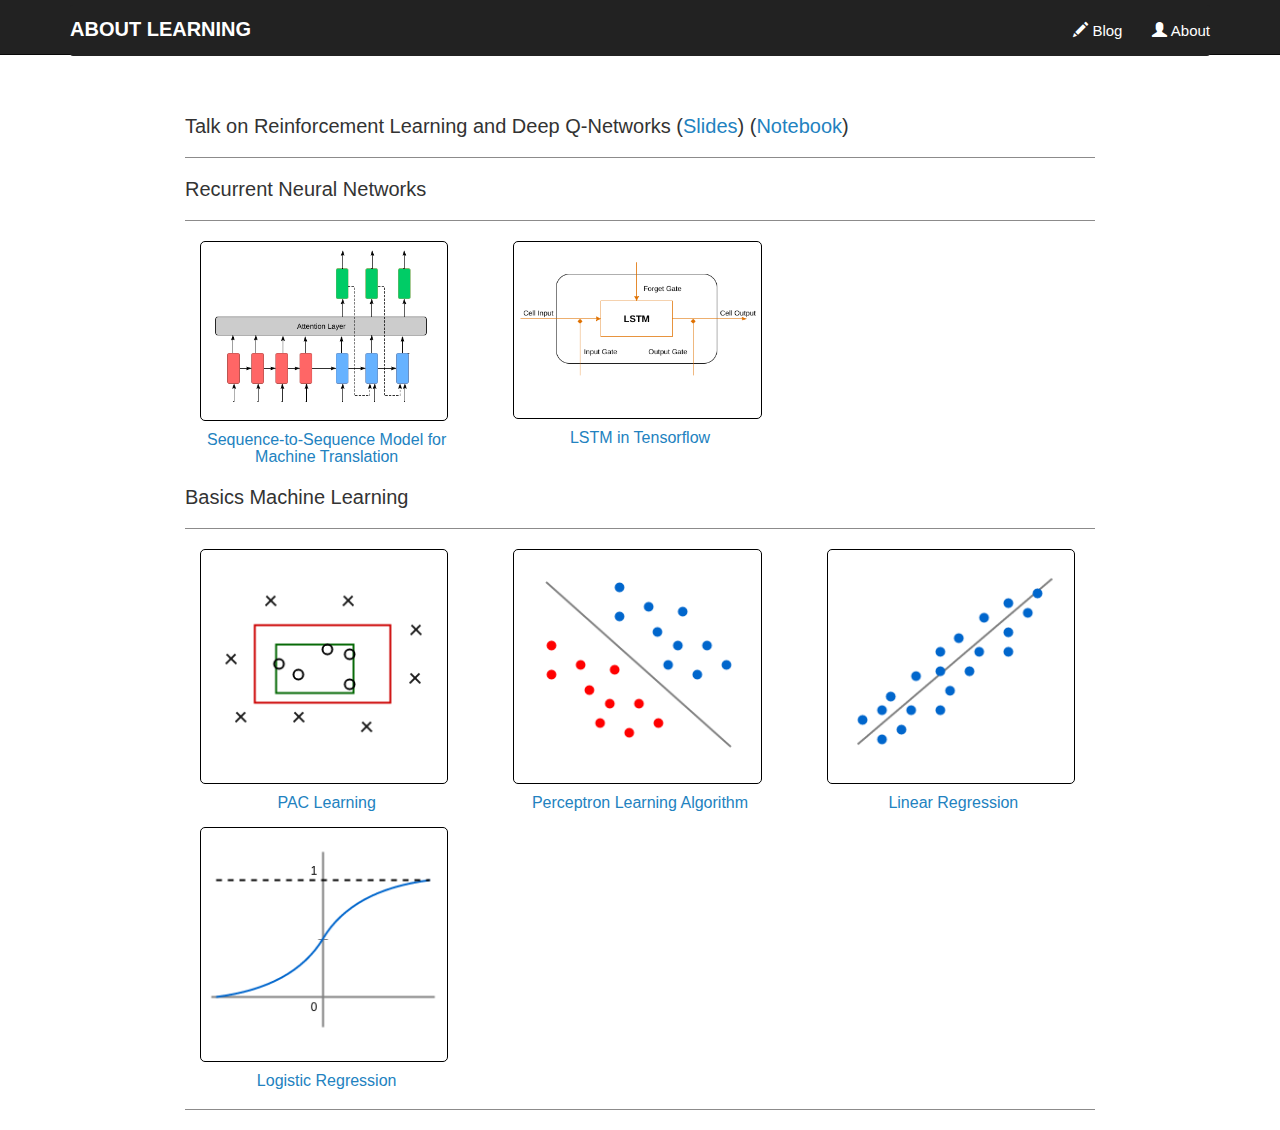
==== index.html @ e3d4750a "recent talk slides and code" ====
<!DOCTYPE html>
<html>
    <head>
        <title>About Learning</title>
		<meta charset="utf-8">
        <meta name="apple-mobile-web-app-capable" content="yes">
        <!--mobile first-->
        <meta name="viewport" content="width=device-width, initial-scale=1.0">

        <!--removed html from url but still is html-->
        <meta http-equiv="Content-Type" content="text/html; charset=UTF-8" />
        <meta name="apple-mobile-web-app-status-bar-style" content="black">

        <link rel="shortcut icon" href="images/favicon.ico">
        <link rel="stylesheet" type="text/css" href="jquery-ui-1.11.4/jquery-ui.css">
        <link rel="stylesheet" href="bootstrap/css/bootstrap.css">
        <link href="//netdna.bootstrapcdn.com/font-awesome/4.0.3/css/font-awesome.css" rel="stylesheet">
        <link href="css/sticky-footer-navbar.css" rel="stylesheet">
<!--        <link rel="stylesheet" href="css/default.css">-->
        <link rel="stylesheet" href="css/style.css">

        <link href="highlight/styles/github.css" rel="stylesheet">

        <script type="text/javascript" src="js/jquery-2.0.2.min.js"></script>
        <script type="text/javascript" src="jquery-ui-1.11.4/jquery-ui.js"></script>
        <script type="text/javascript" src="bootstrap/js/bootstrap.min.js"></script>
        <script type="text/javascript" src="js/script.js"></script>

        <script type="text/javascript" src="https://cdn.mathjax.org/mathjax/latest/MathJax.js?config=TeX-AMS-MML_HTMLorMML"></script>
        <script>
            (function(i,s,o,g,r,a,m){i['GoogleAnalyticsObject']=r;i[r]=i[r]||function(){
            (i[r].q=i[r].q||[]).push(arguments)},i[r].l=1*new Date();a=s.createElement(o),
            m=s.getElementsByTagName(o)[0];a.async=1;a.src=g;m.parentNode.insertBefore(a,m)
            })(window,document,'script','https://www.google-analytics.com/analytics.js','ga');

            ga('create', 'UA-65608932-1', 'auto');
            ga('send', 'pageview');
        </script>
    </head>
    <body class="home">
        <div id="">
            <nav class="navbar navbar-inverse navbar-static-top" role="navigation">
                <div class="container">
                    <!--Toggle header for mobile-->
                    <div class="navbar-header">
                        <button type="button" class="navbar-toggle" data-toggle="collapse" data-target=".navbar-collapse">
                            <span class="sr-only">Toggle navigation</span>
                            <span class="icon-bar"></span>
                            <span class="icon-bar"></span>
                            <span class="icon-bar"></span>
                        </button>
                        <a class="navbar-brand active" href="./" id="home">ABOUT LEARNING</a>
                    </div>
                    <!--normal header-->
                    <div class="navbar-collapse collapse">
                        <ul class="nav navbar-nav navbar-right">
                            <li><a href="index.html"><span class="glyphicon glyphicon-pencil"></span>  Blog</a></li>
                            <li><a href="about.html"><span class="glyphicon glyphicon-user"></span>  About</a></li>
                        </ul>
                    </div><!--/.nav-collapse -->
                </div>
            </nav>
            <div class="container">
                <div class="col-sm-10 col-sm-offset-1 indexwrapper">
                    <h3>Talk on Reinforcement Learning and Deep Q-Networks (<a href="posts/2017-01-DRL/slides.pdf">Slides</a>) 
                    (<a href="posts/2017-01-DRL/notebook.html">Notebook</a>) </h3>
                    
                    <hr>
                    <h3>Recurrent Neural Networks</h3>
                    <hr>
                    <div class="row form-group">
                        
                        <div class="col-md-4" style="float:left;">
                            <a href="https://github.com/amitmac/Neural-Machine-Translation">
                                <div class="post">
                                    <img src="images/rnn.png">
                                </div>
                                <h4>Sequence-to-Sequence Model for Machine Translation</h4>
                            </a>
                        </div>
                        <div class="col-md-4">
                            <a href="https://github.com/amitmac/Neural-Networks-Tensorflow/tree/master/rnn">
                                <div class="post">
                                    <img src="images/lstm.png">
                                </div>
                                <h4>LSTM in Tensorflow</h4>
                            </a>
                        </div>
                    </div>
                    <h3>Basics Machine Learning</h3>
                    <hr>
                    <div class="row form-group">
                        <div class="col-md-4">
                            <a href="posts/2016-12-PAC/index.html">
                                <div class="post">
                                    <img src="images/pac.png">
                                </div>
                                <h4>PAC Learning</h4>
                            </a>
                        </div>
                        <div class="col-md-4">
                            <a href="posts/2016-12-PLA/index.html">
                                <div class="post">
                                    <img src="images/perceptron.png">
                                </div>
                                <h4>Perceptron Learning Algorithm</h4>
                            </a>
                        </div>
                        <div class="col-md-4">
                            <a href="posts/2016-12-LR/index.html">
                                <div class="post">
                                    <img src="images/linear-reg-2.png">
                                </div>
                                <h4>Linear Regression</h4>
                            </a>
                        </div>
                    </div>
                    <div class="row">
                        
                        <div class="col-md-4">
                            <a href="posts/2016-12-LOGREG/index.html">
                                <div class="post">
                                    <img src="images/log-reg.png">
                                </div>
                                <h4>Logistic Regression</h4>
                            </a>
                        </div>
                    </div>
                    <hr>
                </div>
            </div>
        </div>
    </body>
</html>
---- css/sticky-footer-navbar.css ----
html{position:relative;min-height:100%}body{margin-bottom:0px}#wrap{min-height:100%;height:auto;height:100%;margin:0 auto 0;padding:0 0 90px}#footer{position:absolute;left:0;bottom:0;width:100%;height:90px;background-color:rgb(245,245,245);font-family:'CMS', 'Droid Sans', Helvetica, Arial, sans-serif;font-size:90%;text-align:right}body > .container{padding:90px 15px 0}#footer > .container{padding:20px}code{font-size:80%}#home{margin-top:4px;font-size:22px}
---- css/default.css ----
body{font-family:'CMS', 'Droid Sans', Helvetica, Arial, sans-serif;font-size:18px;letter-spacing:-0.02rem;line-height:1.5;text-align:left}@media only screen and (min-width:768px){body{text-align:justify}}h1{font-family:'CMS', 'Droid Serif', Georgia, Times, serif;font-size:300%;line-height:65px;text-align:left}h2{font-size:150%;font-weight:bold;text-align:left;margin-top:40px;margin-bottom:20px}h3{font-size:115%;font-weight:bold;text-align:left;margin-top:30px;margin-bottom:20px}h4{font-weight:bold;text-align:left;margin-top:30px;margin-bottom:10px}div.info{color:#555;font-style:italic}#full-screen-background-image{z-index:-999;min-height:100%;min-width:1024px;width:100%;height:auto;position:fixed;top:0;left:0}blockquote{background:rgb(245,245,245) url("../images/quoteblock.png") no-repeat left top;font-family:'CMSS';margin-left:18px;font-size:18px;padding:6px 20px 6px 54px;-moz-border-radius:10px;-webkit-border-radius:10px;border-radius:10px}pre{margin-left:18px;-moz-border-radius:10px;-webkit-border-radius:10px;border-radius:10px;border:none;white-space:pre-wrap;white-space:-moz-pre-wrap !important;white-space:-pre-wrap;white-space:-o-pre-wrap;word-wrap:break-word}a:link{color:rgb(109,109,109)}a:visited{color:rgb(109,109,109)}a:hover{color:rgb(109,109,109)}a:active{color:rgb(109,109,109)}nav{font-size:20px}#footnotediv{font-size:90%;color:#5f5f5f;background-color:white;padding:3px 12px;border:1px solid #CDBBB5;box-shadow:#555 0 0 10px;-webkit-box-shadow:#555 0 0 10px;-moz-box-shadow:0 0 10px #555;text-align:left}.footnotes{text-align:left}.centerimgcontainer{width:350px;height:auto;margin:30px auto 0px;display:block}.bigcenterimgcontainer{width:70%;height:auto;margin:30px auto;display:block}.floatrightimgcontainer{width:200px;height:auto;margin:0px 0px 30px 30px;float:right}.spaceafterimg{display:block;height:12px}img{width:100%;height:auto;margin:10px auto}.caption{font-size:95%;text-align:center}.mathbox{width:100%;height:500px}iframe{border:none;overflow:hidden}

@page {
  margin: 2cm;
  margin-bottom:0.5cm;
  orphans: 3;
  widows: 3;
}

@page :first {
  margin-top: 6cm;
}

@page :left {
  margin-left: 4cm;
}

@page :right {
  margin-right: 4cm;
}

@media print {
  h1, h2, h3 {
    page-break-after: avoid;
  }
  body {
    text-align: justify;
    font-family: 'CMS', 'Droid Sans', Helvetica, Arial, sans-serif;
    font-size: 16px;
    line-height: 25px;
  }
  #footer {display: none;}
}
---- css/style.css ----
@font-face {
    font-family: SourceSansPro;
    src: url('../fonts/source-sans-pro/SourceSansPro-Regular.otf');
}
@font-face {
    font-family: SourceSansPro;
    src: url('../fonts/source-sans-pro/SourceSansPro-Bold.otf');
    font-weight: bold;
}
@font-face {
    font-family: SourceSansPro;
    src: url('../fonts/source-sans-pro/SourceSansPro-Italic.otf');
    font-style: italic;
}
@font-face {
    font-family: SourceSansPro;
    src: url('../fonts/source-sans-pro/SourceSansPro-BoldItalic.otf');
    font-weight: bold;
    font-style: italic;
}
@font-face {
    font-family: SourceSansPro;
    src: url('../fonts/source-sans-pro/SourceSansPro-Light.otf');
    font-weight: 300;
}
body {
    height: 100%;
    font-family: "Source Sans Pro" , Helvetica, Arial, sans-serif;
    font-size: 15px;
}
body.home{
    /*background: url('../images/stars.jpg') no-repeat center center fixed;*/
    -moz-background-size: cover;
    -webkit-background-size: cover;
    -o-background-size: cover;
    background-size: cover
}
#home{
    font-size: 20px;
    font-weight: 600;
}
body.blog{
    background-color: #fff;
}
.navbar {
    height:55px;
}
.content {
    background-color: #fff;
}
.MathJax {
    font-size: 13px !important;
    margin-top: 10px;
}
.aligncenter{
    clear: both;
    display: block;
    margin: 14px auto;
}
.indexwrapper {
    background-color: #ffffff;
    padding-top: 20px;
    padding-left: 20px;
    padding-right: 20px;
}
.navbar-inverse .navbar-brand {
    color: #fff;
}
.navbar-inverse .navbar-nav > li > a{
    color: #fff;
}
.container {
    min-height: 100%;
    overflow: hidden
}
h4 {
    margin-top: 20px;
    text-align: center;
}
a {
    cursor: pointer;
    text-decoration: none;
}
a:link {
    color: #2282C0;
    text-decoration: none;
}
a:visited {
    color: #2282C0;
    text-decoration: none;
}
a:hover {
    color: #35586C;
    text-decoration: none;
}
a:active {
    color: #35586C;
    text-decoration: none;
}
p{
    margin-top: 10px;
}
pre {
    margin-top: 10px;
}
hr { 
    border-top: 1px solid #8c8b8b;
}
.showcase {
    border: 1px solid black;
    border-radius: 2px;
}
.post {
    margin-bottom: 10px;
    margin-left: 15px;
    margin-right: 20px;
    float: left;
    border: 1px solid black;
    background-color: white;
    border-radius: 5px
}
.post h3 {
    margin: 5px;
    font-size: 100%;
    text-align: center
}
h4 {
    margin: 0px;
    font-size: 16px;
    text-align: center
}
.post img {
    margin: 0px;
    padding: 2px;
    margin-bottom: 10px;
    width: 100%;
    height: auto;
}
.top-buffer { margin-top:20px; }
.navbar-collapse {
    background-color: #222;
}
.collapse{
    border-radius: 3px;
    padding: 1px 5px 1px 5px;
    margin-top: 5px;
}
h3{
    font-size: 20px;
}
---- highlight/styles/github.css ----
/*

github.com style (c) Vasily Polovnyov <vast@whiteants.net>

*/

.hljs {
  display: block;
  overflow-x: auto;
  padding: 0.5em;
  color: #333;
  background: #f8f8f8;
}

.hljs-comment,
.hljs-quote {
  color: #998;
  font-style: italic;
}

.hljs-keyword,
.hljs-selector-tag,
.hljs-subst {
  color: #333;
  font-weight: bold;
}

.hljs-number,
.hljs-literal,
.hljs-variable,
.hljs-template-variable,
.hljs-tag .hljs-attr {
  color: #008080;
}

.hljs-string,
.hljs-doctag {
  color: #d14;
}

.hljs-title,
.hljs-section,
.hljs-selector-id {
  color: #900;
  font-weight: bold;
}

.hljs-subst {
  font-weight: normal;
}

.hljs-type,
.hljs-class .hljs-title {
  color: #458;
  font-weight: bold;
}

.hljs-tag,
.hljs-name,
.hljs-attribute {
  color: #000080;
  font-weight: normal;
}

.hljs-regexp,
.hljs-link {
  color: #009926;
}

.hljs-symbol,
.hljs-bullet {
  color: #990073;
}

.hljs-built_in,
.hljs-builtin-name {
  color: #0086b3;
}

.hljs-meta {
  color: #999;
  font-weight: bold;
}

.hljs-deletion {
  background: #fdd;
}

.hljs-addition {
  background: #dfd;
}

.hljs-emphasis {
  font-style: italic;
}

.hljs-strong {
  font-weight: bold;
}
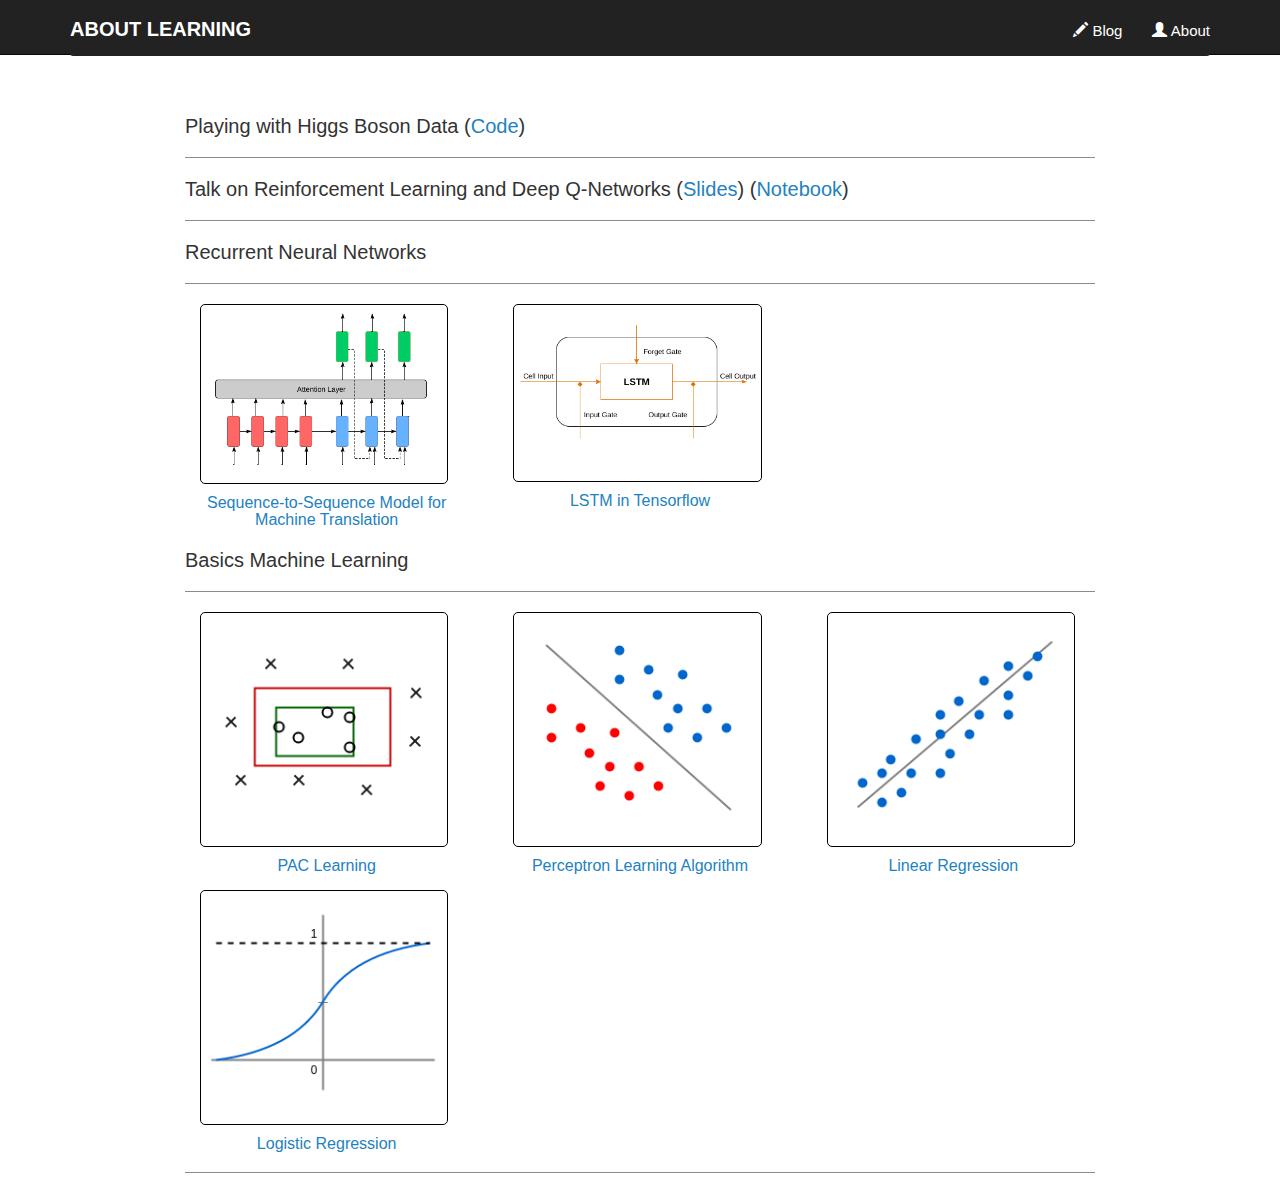
==== commit af5b80c9: "adding higgs" ====
--- a/index.html
+++ b/index.html
@@ -62,6 +62,8 @@
             </nav>
             <div class="container">
                 <div class="col-sm-10 col-sm-offset-1 indexwrapper">
+                    <h3>Playing with Higgs Boson Data (<a href="https://github.com/amitmac/Kaggle-Challenges">Code</a>)
+                    <hr>
                     <h3>Talk on Reinforcement Learning and Deep Q-Networks (<a href="posts/2017-01-DRL/slides.pdf">Slides</a>) 
                     (<a href="posts/2017-01-DRL/notebook.html">Notebook</a>) </h3>
                     
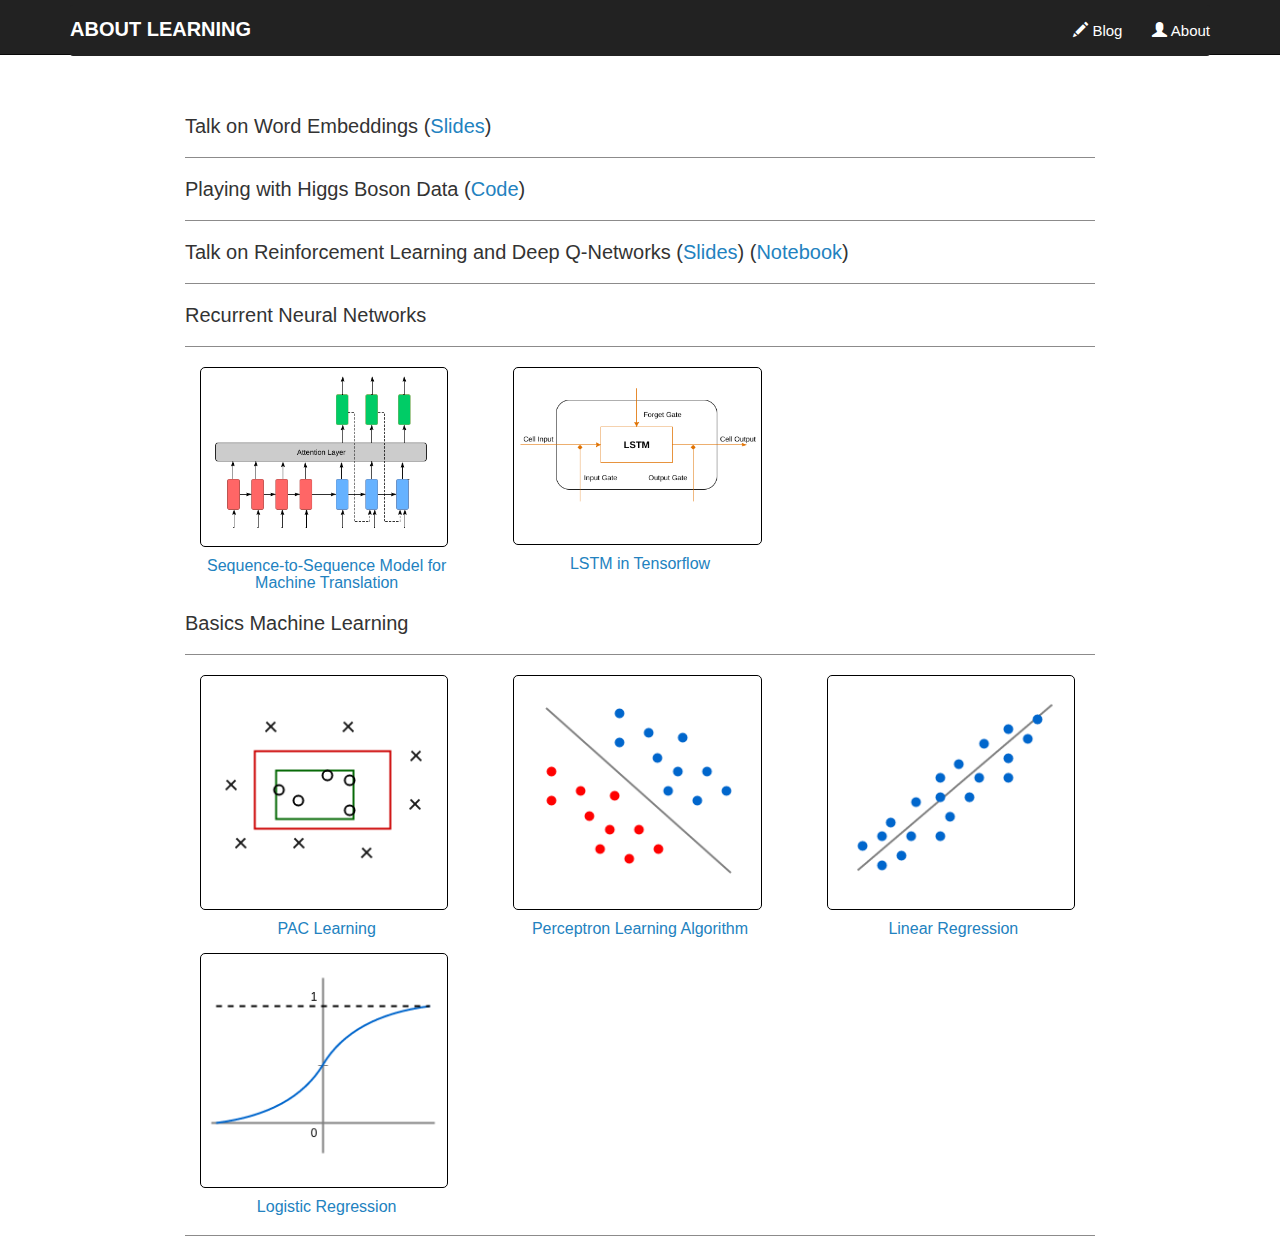
==== commit ed12f9c1: "word embeddings" ====
--- a/index.html
+++ b/index.html
@@ -62,6 +62,8 @@
             </nav>
             <div class="container">
                 <div class="col-sm-10 col-sm-offset-1 indexwrapper">
+                    <h3>Talk on Word Embeddings (<a href="posts/2017-09-WE/word-embeddings.pdf">Slides</a>)
+                    <hr>
                     <h3>Playing with Higgs Boson Data (<a href="https://github.com/amitmac/Kaggle-Challenges">Code</a>)
                     <hr>
                     <h3>Talk on Reinforcement Learning and Deep Q-Networks (<a href="posts/2017-01-DRL/slides.pdf">Slides</a>) 
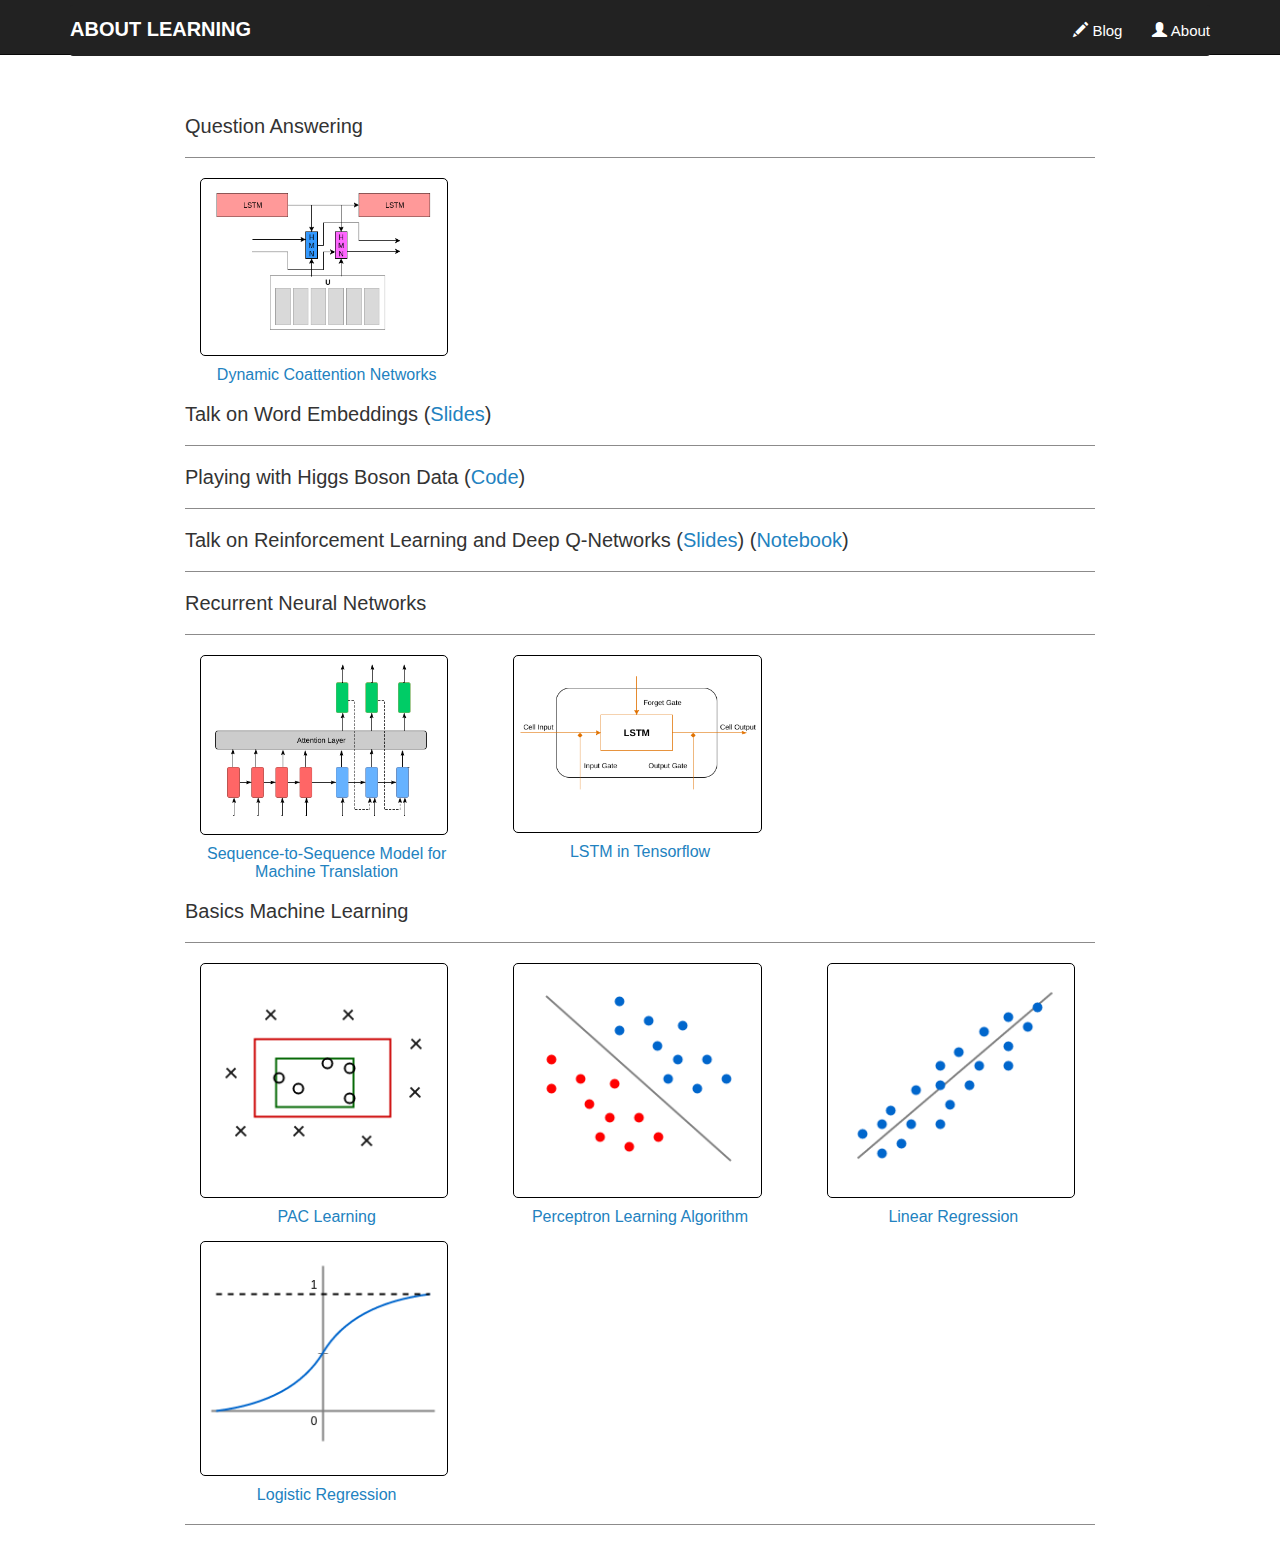
==== commit 2f0eca45: "qna added" ====
--- a/index.html
+++ b/index.html
@@ -62,6 +62,19 @@
             </nav>
             <div class="container">
                 <div class="col-sm-10 col-sm-offset-1 indexwrapper">
+                    <h3>Question Answering</h3>
+                    <hr>
+                    <div class="row form-group">
+                        
+                        <div class="col-md-4" style="float:left;">
+                            <a href="https://github.com/amitmac/Question-Answering">
+                                <div class="post">
+                                    <img src="images/dcn.png">
+                                </div>
+                                <h4>Dynamic Coattention Networks</h4>
+                            </a>
+                        </div>
+                    </div>
                     <h3>Talk on Word Embeddings (<a href="posts/2017-09-WE/word-embeddings.pdf">Slides</a>)
                     <hr>
                     <h3>Playing with Higgs Boson Data (<a href="https://github.com/amitmac/Kaggle-Challenges">Code</a>)
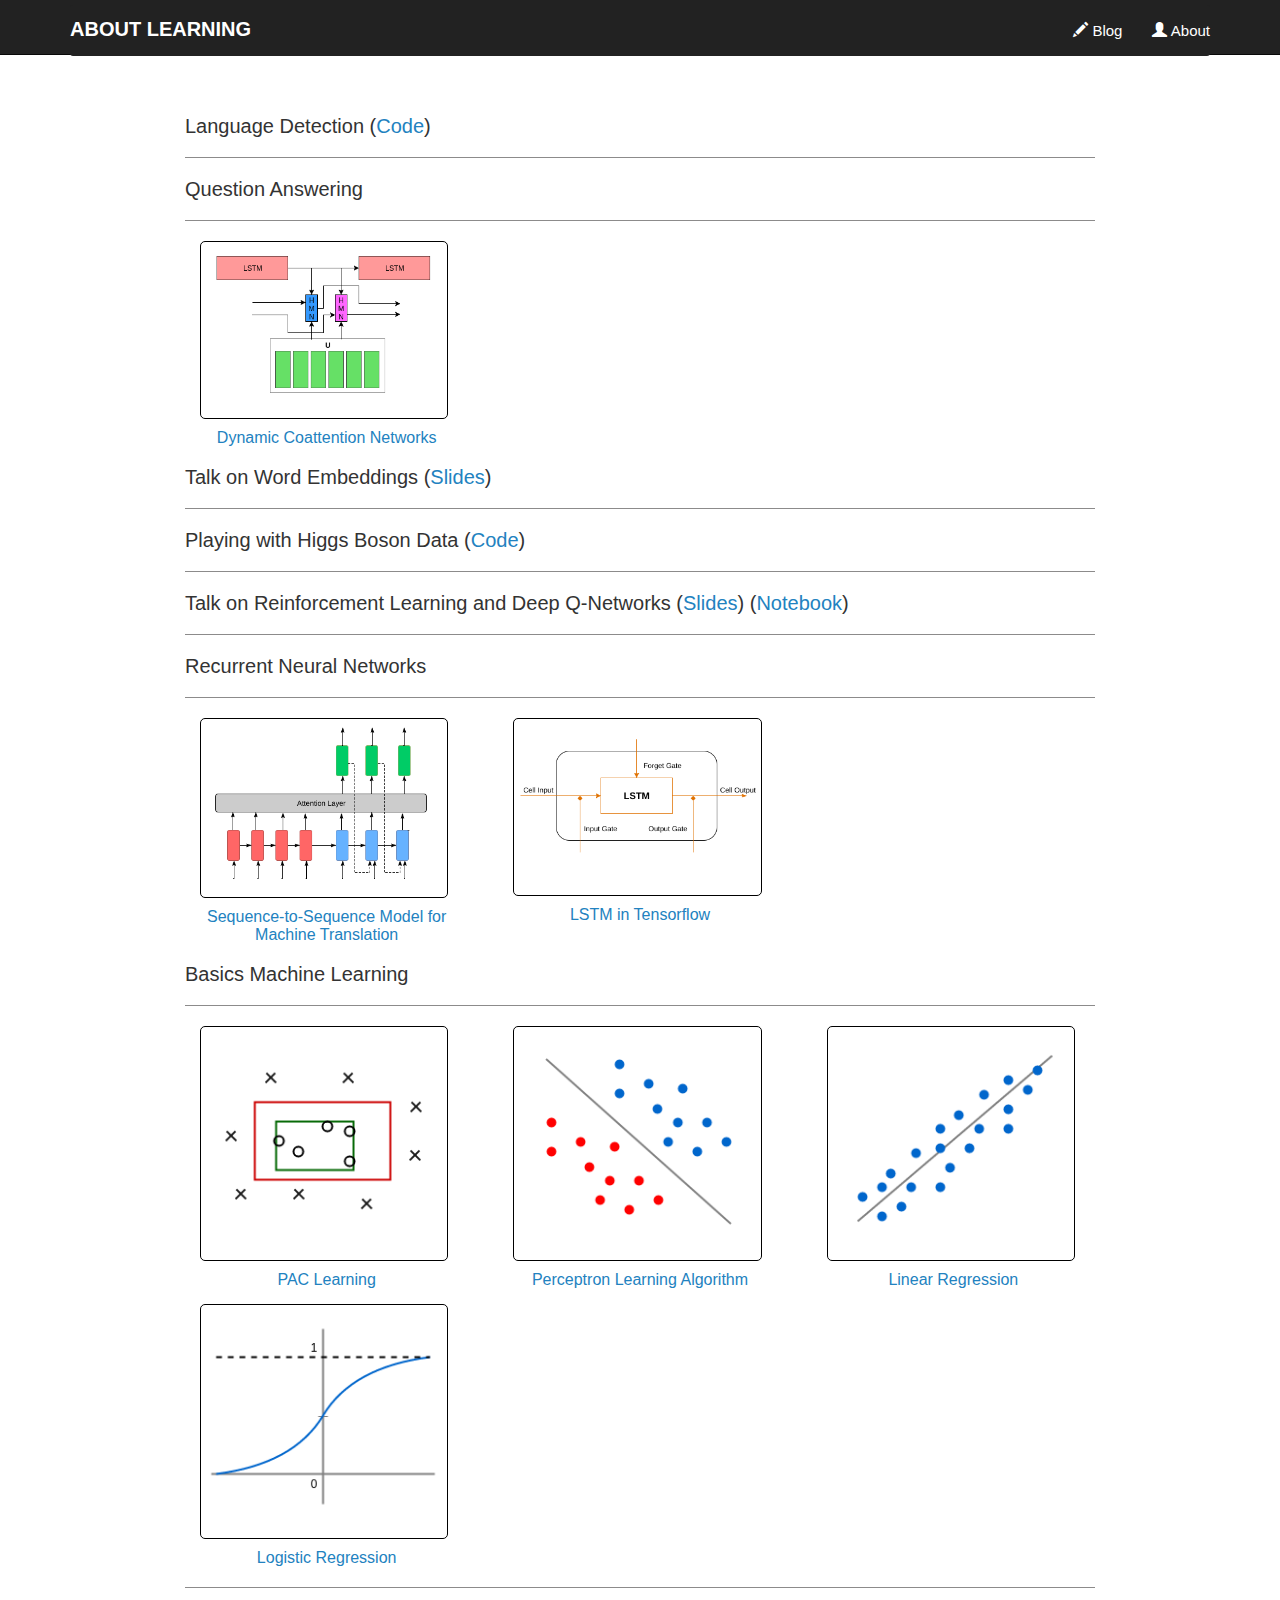
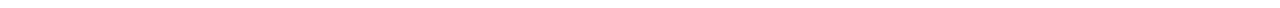
==== commit ab73e928: "upadte lang-detect" ====
--- a/index.html
+++ b/index.html
@@ -62,6 +62,8 @@
             </nav>
             <div class="container">
                 <div class="col-sm-10 col-sm-offset-1 indexwrapper">
+                    <h3>Language Detection (<a href="https://github.com/amitmac/Language-Detection">Code</a>)
+                    <hr>
                     <h3>Question Answering</h3>
                     <hr>
                     <div class="row form-group">
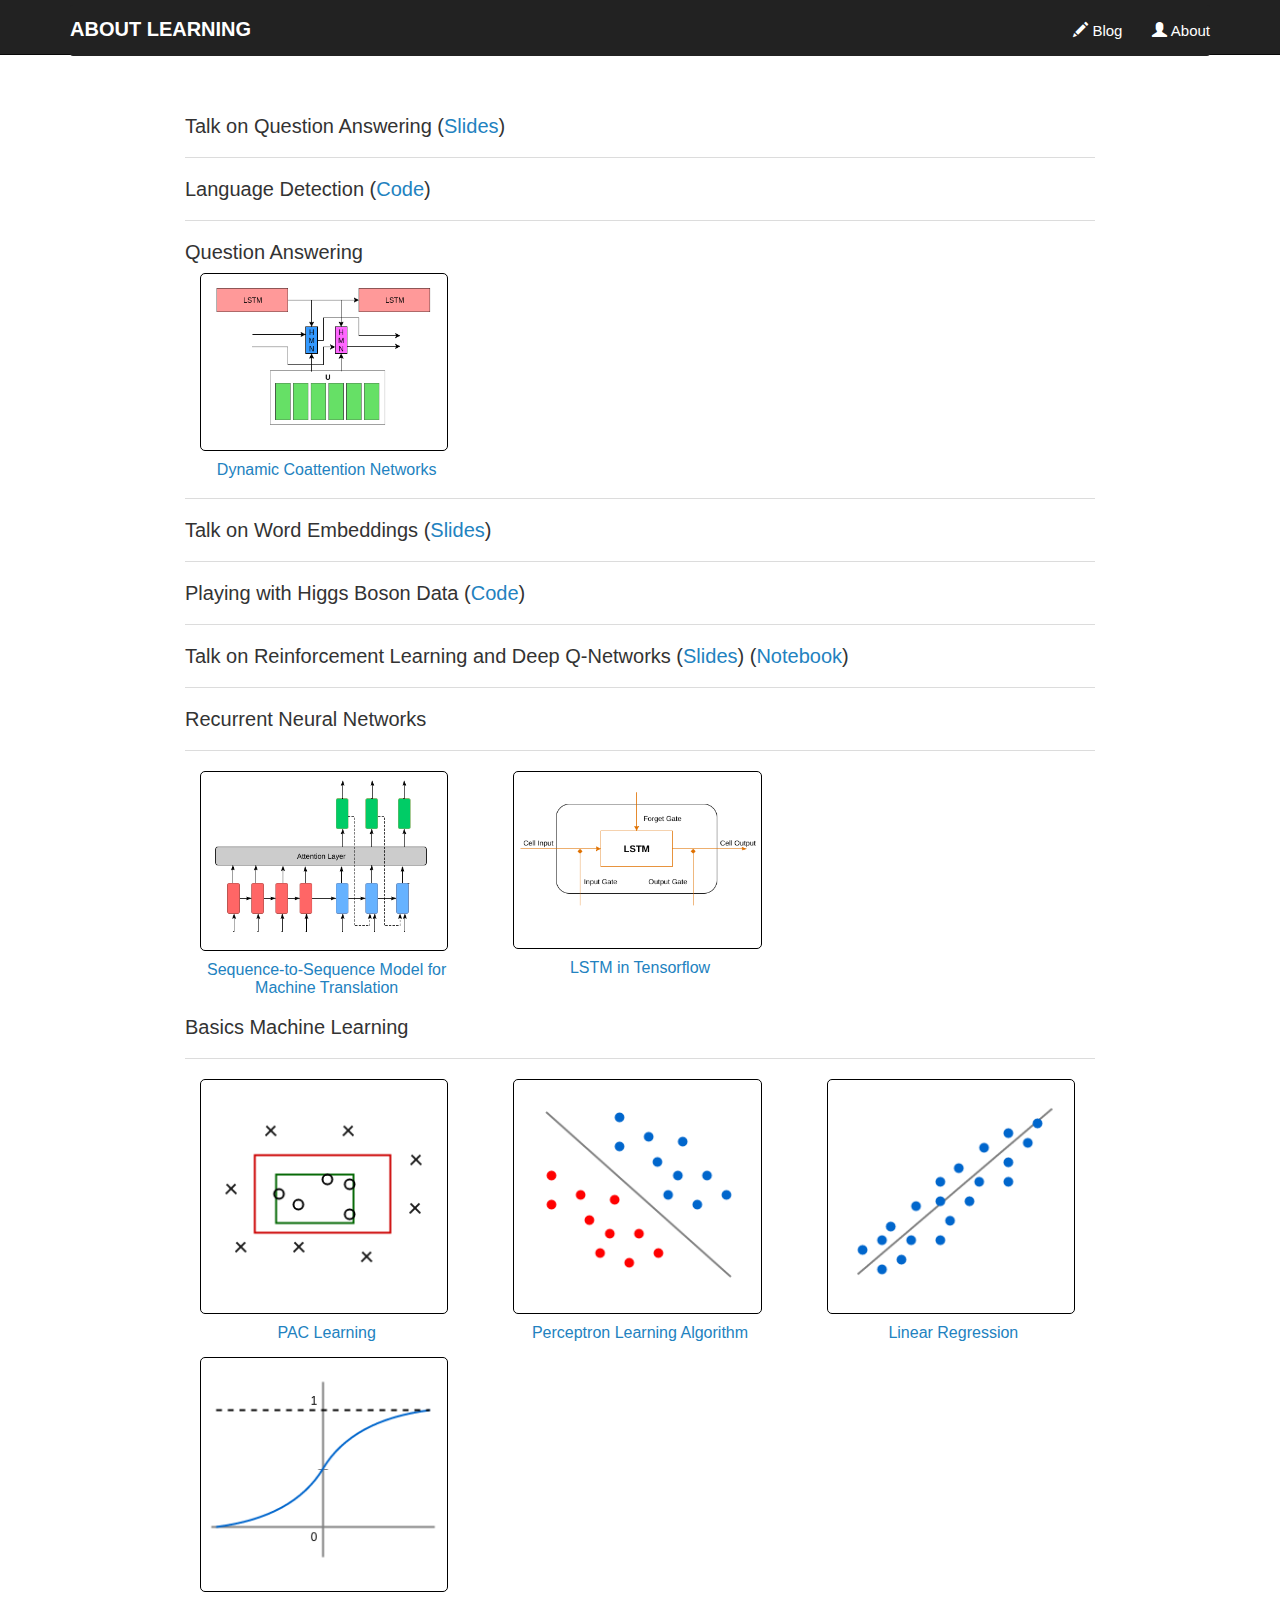
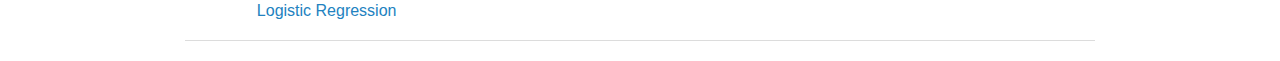
==== commit f31f7001: "update qa ppt" ====
--- a/index.html
+++ b/index.html
@@ -62,10 +62,11 @@
             </nav>
             <div class="container">
                 <div class="col-sm-10 col-sm-offset-1 indexwrapper">
+                    <h3>Talk on Question Answering (<a href="posts/2018-10-QA/qa-presentation.pdf">Slides</a>)</h3>
+                    <hr>
                     <h3>Language Detection (<a href="https://github.com/amitmac/Language-Detection">Code</a>)
                     <hr>
                     <h3>Question Answering</h3>
-                    <hr>
                     <div class="row form-group">
                         
                         <div class="col-md-4" style="float:left;">
@@ -77,6 +78,7 @@
                             </a>
                         </div>
                     </div>
+                    <hr>
                     <h3>Talk on Word Embeddings (<a href="posts/2017-09-WE/word-embeddings.pdf">Slides</a>)
                     <hr>
                     <h3>Playing with Higgs Boson Data (<a href="https://github.com/amitmac/Kaggle-Challenges">Code</a>)
--- a/css/style.css
+++ b/css/style.css
@@ -104,7 +104,7 @@
     margin-top: 10px;
 }
 hr { 
-    border-top: 1px solid #8c8b8b;
+    border-top: 1px solid #DCDCDC;
 }
 .showcase {
     border: 1px solid black;
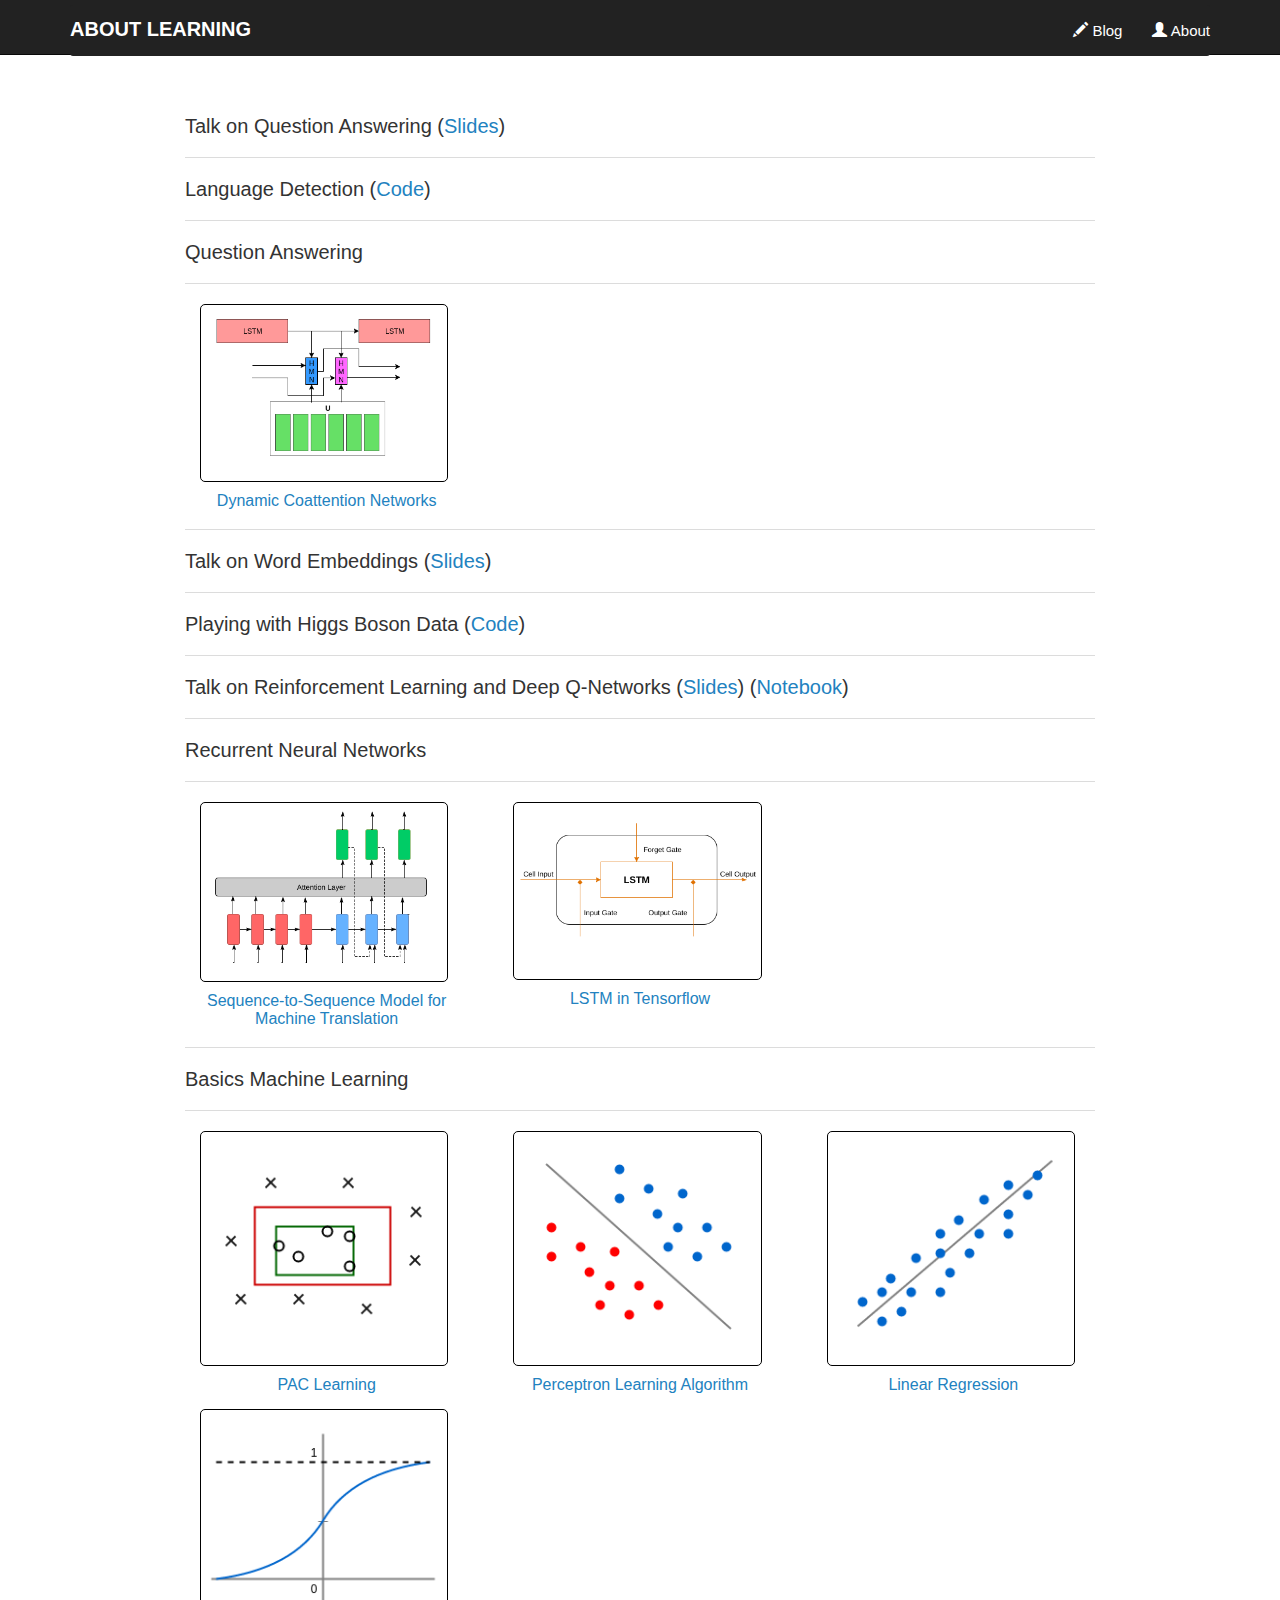
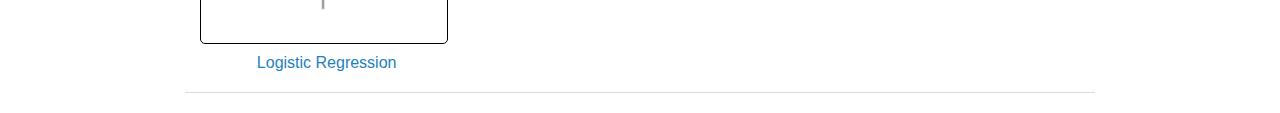
==== commit 4963b171: "update qa ppt" ====
--- a/index.html
+++ b/index.html
@@ -67,6 +67,7 @@
                     <h3>Language Detection (<a href="https://github.com/amitmac/Language-Detection">Code</a>)
                     <hr>
                     <h3>Question Answering</h3>
+                    <hr>
                     <div class="row form-group">
                         
                         <div class="col-md-4" style="float:left;">
@@ -108,6 +109,7 @@
                             </a>
                         </div>
                     </div>
+                    <hr>
                     <h3>Basics Machine Learning</h3>
                     <hr>
                     <div class="row form-group">
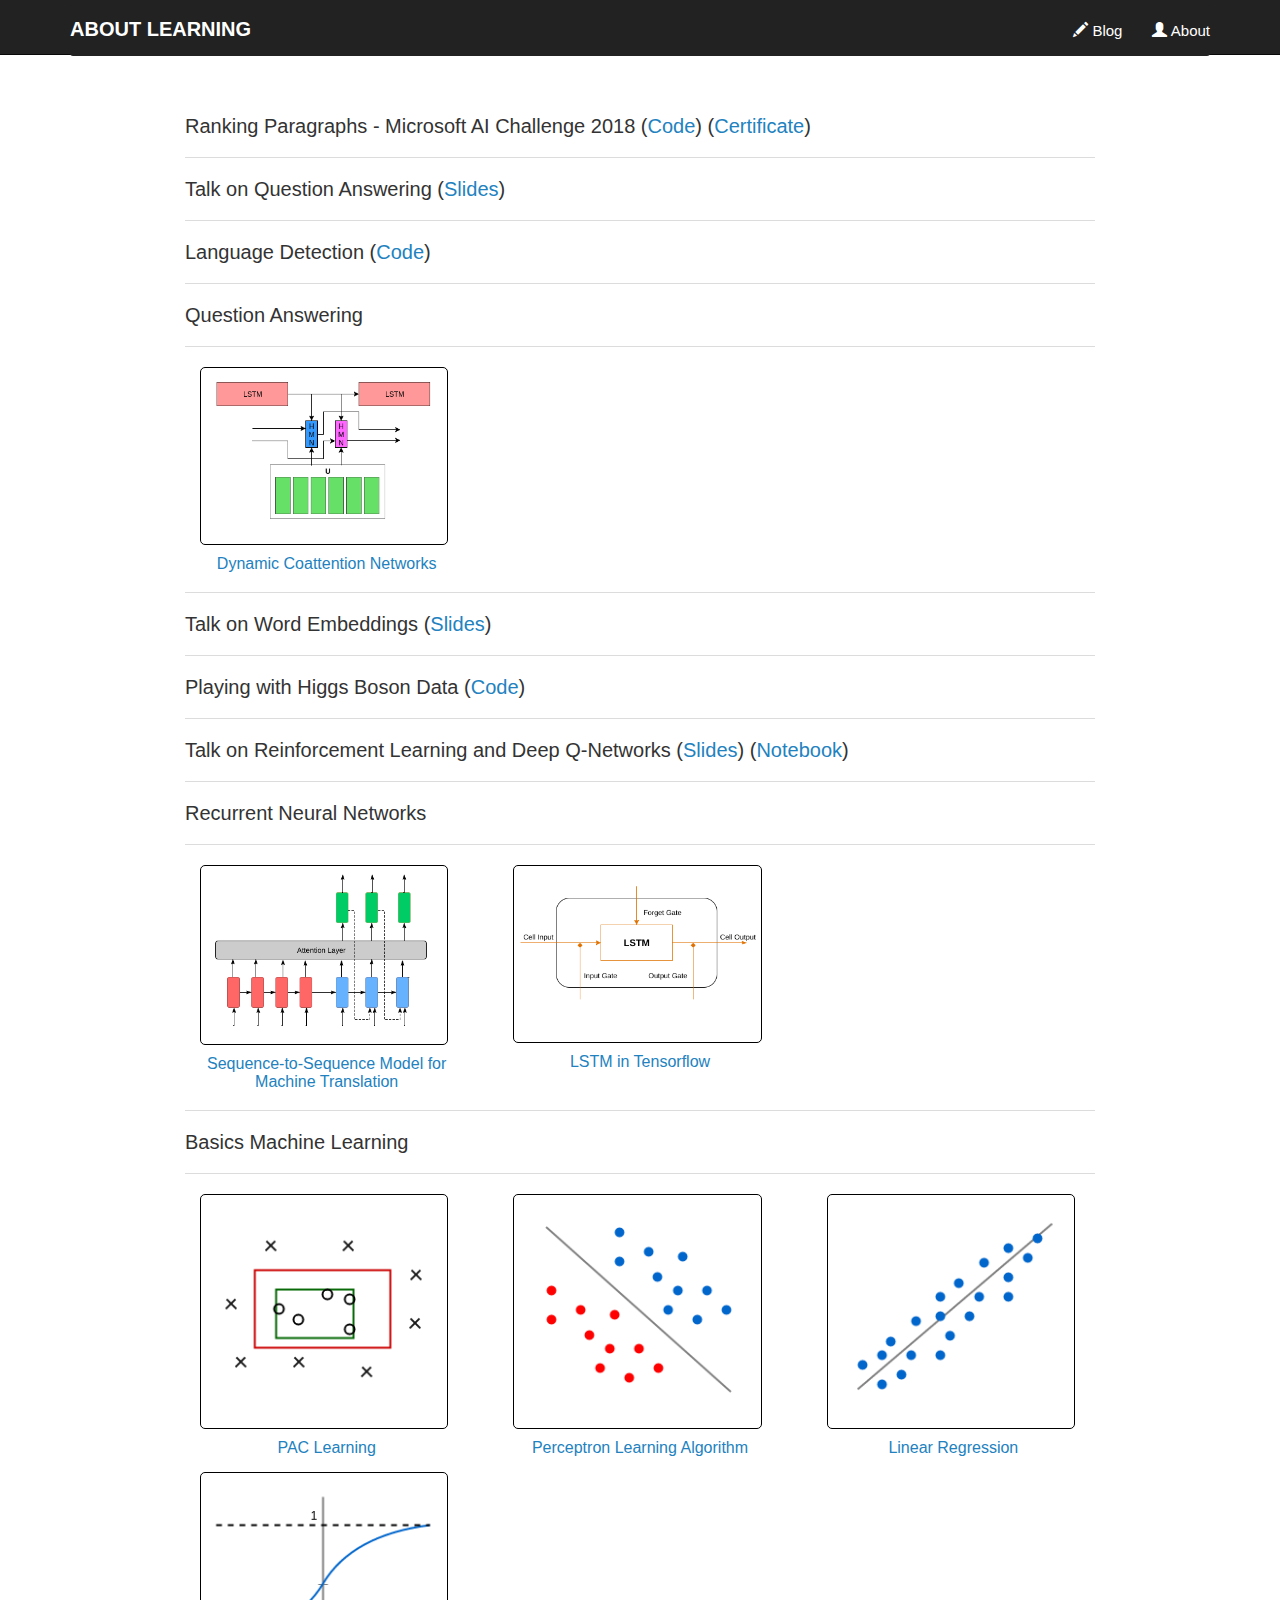
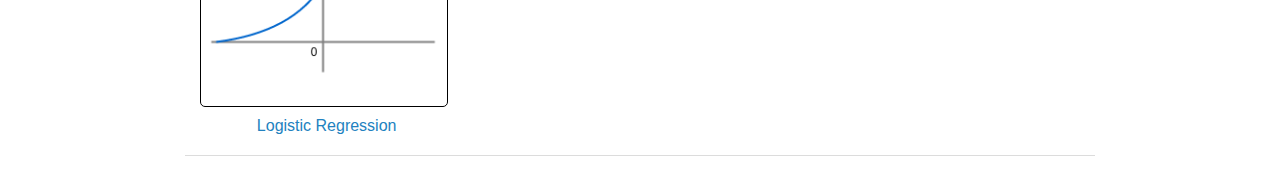
==== commit 9ebfc812: "adding msaic" ====
--- a/index.html
+++ b/index.html
@@ -62,6 +62,8 @@
             </nav>
             <div class="container">
                 <div class="col-sm-10 col-sm-offset-1 indexwrapper">
+                    <h3>Ranking Paragraphs - Microsoft AI Challenge 2018 (<a href="https://github.com/amitmac/Microsoft-AI-Challenge">Code</a>) (<a href="https://amitmac.github.io/images/Microsoft_AI_Challenge_Certificate_Amit_Kumar.jpg">Certificate</a>)</h3>
+                    <hr>
                     <h3>Talk on Question Answering (<a href="posts/2018-10-QA/qa-presentation.pdf">Slides</a>)</h3>
                     <hr>
                     <h3>Language Detection (<a href="https://github.com/amitmac/Language-Detection">Code</a>)
